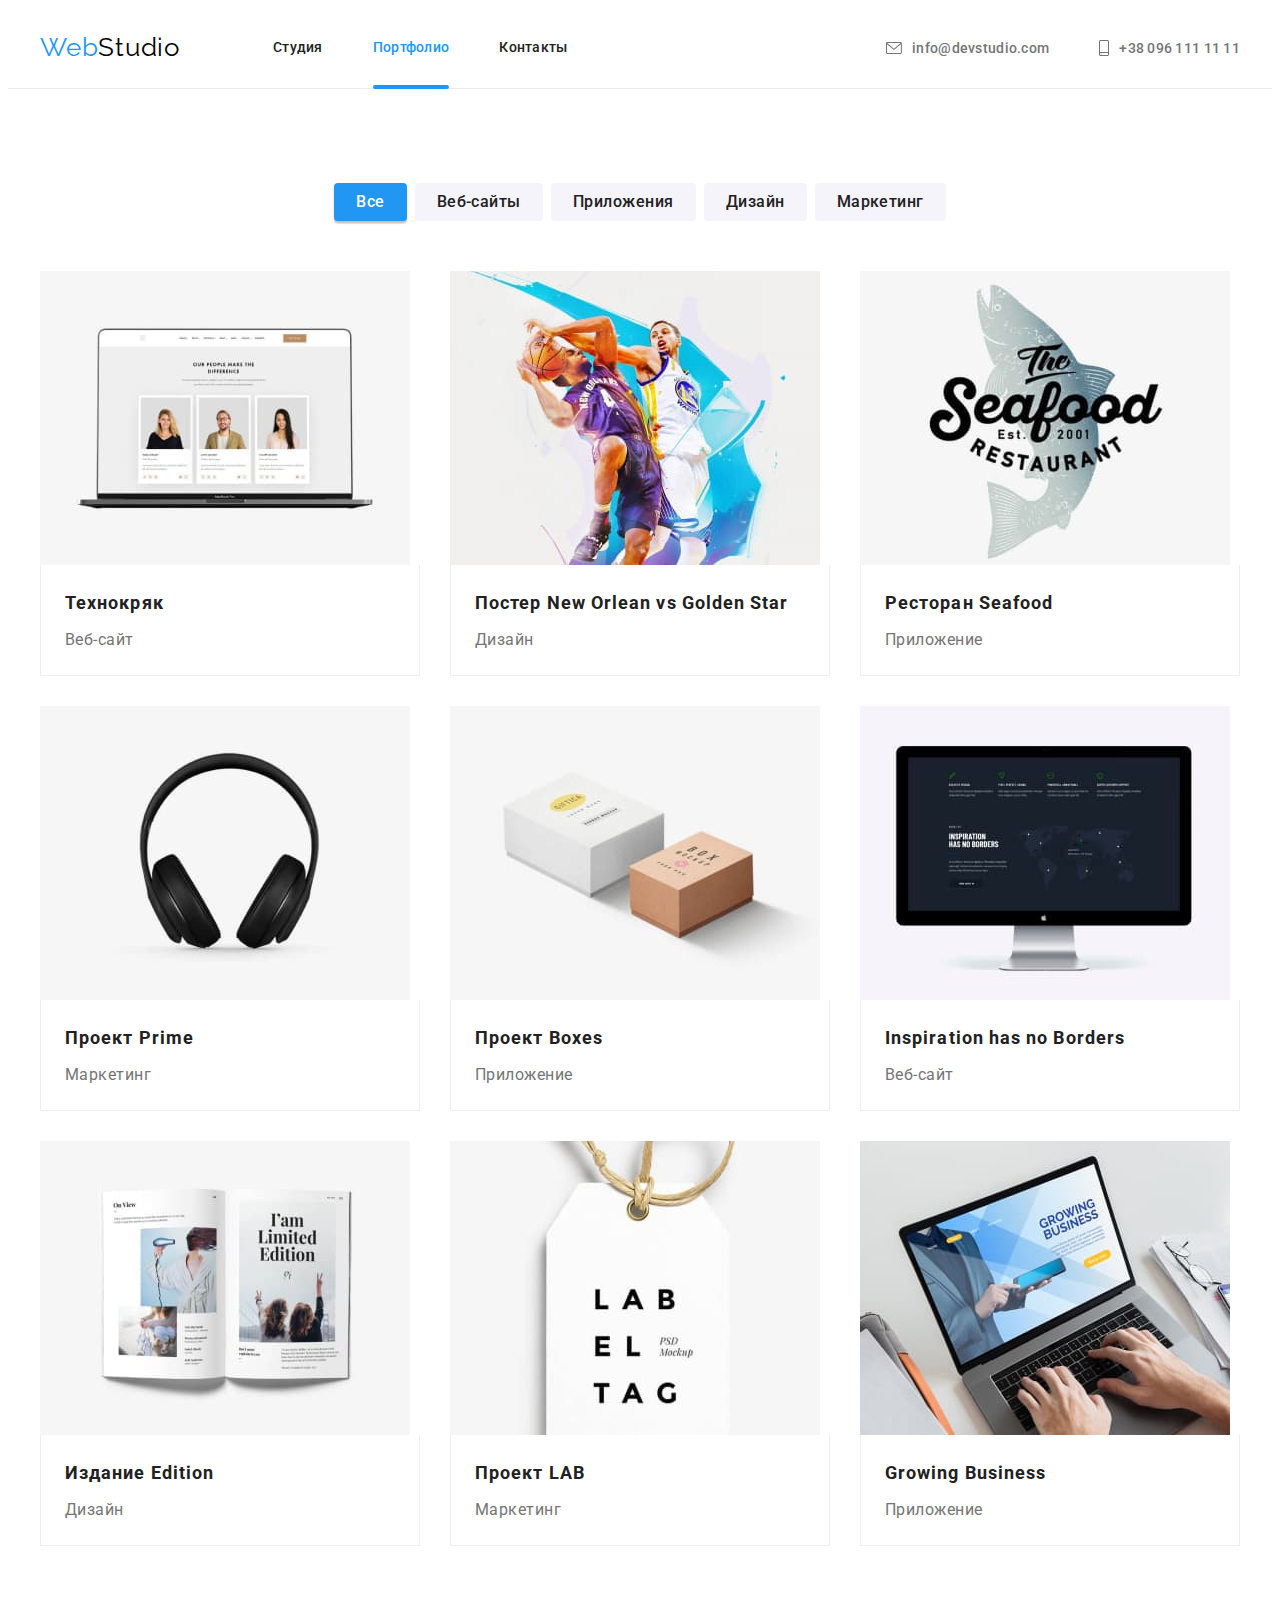
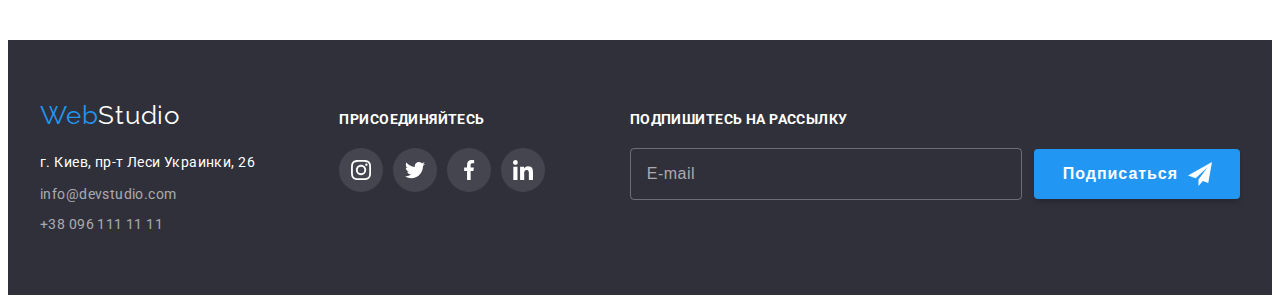
==== portfolio.html @ f8866e73 "add files from hw06" ====
<!DOCTYPE html>
<html lang="ru">
  <head>
    <meta charset="UTF-8" />
    <meta http-equiv="X-UA-Compatible" content="IE=edge" />
    <meta name="viewport" content="width=device-width, initial-scale=1.0" />
    <title>Portfolio</title>
    <link rel="preconnect" href="https://fonts.googleapis.com" />
    <link rel="preconnect" href="https://fonts.gstatic.com" crossorigin />
    <link
      href="https://fonts.googleapis.com/css2?family=Raleway:wght@700&family=Roboto:wght@400;500;700;900&display=swap"
      rel="stylesheet"
    />
    <link
      rel="stylesheet"
      href="https://cdnjs.cloudflare.com/ajax/libs/modern-normalize/1.1.0/modern-normalize.min.css"
      integrity="sha512-wpPYUAdjBVSE4KJnH1VR1HeZfpl1ub8YT/NKx4PuQ5NmX2tKuGu6U/JRp5y+Y8XG2tV+wKQpNHVUX03MfMFn9Q=="
      crossorigin="anonymous"
      referrerpolicy="no-referrer"
    />
    <link rel="stylesheet" href="./css/styles.css" />
  </head>
  <body>
    <header class="header">
      <div class="container header-container">
        <nav class="header-nav">
          <a class="link logo" href="./index.html" lang="en"
            ><span class="logo-accent">Web</span>Studio</a
          >
          <ul class="nav-link list">
            <li class="nav-item"><a class="link header-link" href="./index.html">Студия</a></li>
            <li class="nav-item"><a class="link header-link current" href="#">Портфолио</a></li>
            <li class="nav-item"><a class="link header-link" href="#">Контакты</a></li>
          </ul>
        </nav>
        <ul class="contacts list">
          <li class="contacts-item">
            <a class="header-contact link" href="mailto:info@devstudio.com">
              <svg class="header-contact-icon" width="16" height="12">
                <use href="./images/icons.svg#icon-mail"></use>
              </svg>
              info@devstudio.com
            </a>
          </li>
          <li class="contacts-item">
            <a class="header-contact link" href="tel:+380961111111">
              <svg class="header-contact-icon" width="10" height="16">
                <use href="./images/icons.svg#icon-smartphone"></use>
              </svg>
              +38 096 111 11 11
            </a>
          </li>
        </ul>
      </div>
    </header>

    <main>
      <section class="portfolio section">
        <div class="container">
          <h1 class="visually-hidden">Портфолио</h1>
          <ul class="btn-list list">
            <li class="btn-item">
              <button type="button" class="portfolio-button portfolio-button-active">Все</button>
            </li>
            <li class="btn-item">
              <button type="button" class="portfolio-button">Веб-сайты</button>
            </li>
            <li class="btn-item">
              <button type="button" class="portfolio-button">Приложения</button>
            </li>
            <li class="btn-item"><button type="button" class="portfolio-button">Дизайн</button></li>
            <li class="btn-item">
              <button type="button" class="portfolio-button">Маркетинг</button>
            </li>
          </ul>
          <ul class="work-options list">
            <li class="option-card">
              <a class="work-link link" href="#">
                <div class="option-thumb">
                  <img
                    src="./images/web-site-open-in-laptop.jpg"
                    alt="веб-сайт открыт на ноутбуке"
                    width="370"
                    height="294"
                  />
                  <div class="option-overley">
                    <p class="option-overley-text">
                      Технокряк это современная площадка распространения коронавируса. Компании
                      используют эту платформу для цифрового шпионажа и атак на защищённые сервера
                      конкурентов.
                    </p>
                  </div>
                </div>
                <div class="option-card-info">
                  <h2 class="option-header">Технокряк</h2>
                  <p class="option-text">Веб-сайт</p>
                </div>
              </a>
            </li>
            <li class="option-card">
              <a class="work-link link" href="#">
                <div class="option-thumb">
                  <img
                    src="./images/poster-design-two-basketball-players.jpg"
                    alt="постер с изображением двух баскетболистов"
                    width="370"
                    height="294"
                  />
                  <div class="option-overley">
                    <p class="option-overley-text">
                      Технокряк это современная площадка распространения коронавируса. Компании
                      используют эту платформу для цифрового шпионажа и атак на защищённые сервера
                      конкурентов.
                    </p>
                  </div>
                </div>
                <div class="option-card-info">
                  <h2 class="option-header">
                    Постер <span lang="en">New Orlean vs Golden Star</span>
                  </h2>
                  <p class="option-text">Дизайн</p>
                </div>
              </a>
            </li>
            <li class="option-card">
              <a class="work-link link" href="#">
                <div class="option-thumb">
                  <img
                    src="./images/app-for-seafood-restaurant.jpg"
                    alt="постер-логотип для приложения ресторана"
                    width="370"
                    height="294"
                  />
                  <div class="option-overley">
                    <p class="option-overley-text">
                      Технокряк это современная площадка распространения коронавируса. Компании
                      используют эту платформу для цифрового шпионажа и атак на защищённые сервера
                      конкурентов.
                    </p>
                  </div>
                </div>
                <div class="option-card-info">
                  <h2 class="option-header">Ресторан <span lang="en">Seafood</span></h2>
                  <p class="option-text">Приложение</p>
                </div>
              </a>
            </li>
            <li class="option-card">
              <a class="work-link link" href="#">
                <div class="option-thumb">
                  <img
                    src="./images/headphones.jpg"
                    alt="мониторные наушники"
                    width="370"
                    height="294"
                  />
                  <div class="option-overley">
                    <p class="option-overley-text">
                      Технокряк это современная площадка распространения коронавируса. Компании
                      используют эту платформу для цифрового шпионажа и атак на защищённые сервера
                      конкурентов.
                    </p>
                  </div>
                </div>
                <div class="option-card-info">
                  <h2 class="option-header">Проект <span lang="en">Prime</span></h2>
                  <p class="option-text">Маркетинг</p>
                </div>
              </a>
            </li>
            <li class="option-card">
              <a class="work-link link" href="#">
                <div class="option-thumb">
                  <img
                    src="./images/two-boxes.jpg"
                    alt="две коробочки(бокса)"
                    width="370"
                    height="294"
                  />
                  <div class="option-overley">
                    <p class="option-overley-text">
                      Технокряк это современная площадка распространения коронавируса. Компании
                      используют эту платформу для цифрового шпионажа и атак на защищённые сервера
                      конкурентов.
                    </p>
                  </div>
                </div>
                <div class="option-card-info">
                  <h2 class="option-header">Проект <span lang="en">Boxes</span></h2>
                  <p class="option-text">Приложение</p>
                </div>
              </a>
            </li>
            <li class="option-card">
              <a class="work-link link" href="#">
                <div class="option-thumb">
                  <img
                    src="./images/website-open-on-the-monitor.jpg"
                    alt="на мониторе открыт веб-сайт"
                    width="370"
                    height="294"
                  />
                  <div class="option-overley">
                    <p class="option-overley-text">
                      Технокряк это современная площадка распространения коронавируса. Компании
                      используют эту платформу для цифрового шпионажа и атак на защищённые сервера
                      конкурентов.
                    </p>
                  </div>
                </div>
                <div class="option-card-info">
                  <h2 lang="en" class="option-header">Inspiration has no Borders</h2>
                  <p class="option-text">Веб-сайт</p>
                </div>
              </a>
            </li>
            <li class="option-card">
              <a class="work-link link" href="#">
                <div class="option-thumb">
                  <img
                    src="./images/magazine-limited-edition.jpg"
                    alt="Печатное-издание(журнал)"
                    width="370"
                    height="294"
                  />
                  <div class="option-overley">
                    <p class="option-overley-text">
                      Технокряк это современная площадка распространения коронавируса. Компании
                      используют эту платформу для цифрового шпионажа и атак на защищённые сервера
                      конкурентов.
                    </p>
                  </div>
                </div>
                <div class="option-card-info">
                  <h2 class="option-header">Издание <span lang="en">Edition</span></h2>
                  <p class="option-text">Дизайн</p>
                </div>
              </a>
            </li>
            <li class="option-card">
              <a class="work-link link" href="#">
                <div class="option-thumb">
                  <img
                    src="./images/label-project-lab.jpg"
                    alt="ярлык проекта с логотипом"
                    width="370"
                    height="294"
                  />
                  <div class="option-overley">
                    <p class="option-overley-text">
                      Технокряк это современная площадка распространения коронавируса. Компании
                      используют эту платформу для цифрового шпионажа и атак на защищённые сервера
                      конкурентов.
                    </p>
                  </div>
                </div>
                <div class="option-card-info">
                  <h2 class="option-header">Проект <span lang="en">LAB</span></h2>
                  <p class="option-text">Маркетинг</p>
                </div>
              </a>
            </li>
            <li class="option-card">
              <a class="work-link link" href="#">
                <div class="option-thumb">
                  <img
                    src="./images/application-mockup-open-in-laptop.jpg"
                    alt="прототип приложения открыт на ноутбуке"
                    width="370"
                    height="294"
                  />
                  <div class="option-overley">
                    <p class="option-overley-text">
                      Технокряк это современная площадка распространения коронавируса. Компании
                      используют эту платформу для цифрового шпионажа и атак на защищённые сервера
                      конкурентов.
                    </p>
                  </div>
                </div>
                <div class="option-card-info">
                  <h2 lang="en" class="option-header">Growing Business</h2>
                  <p class="option-text">Приложение</p>
                </div>
              </a>
            </li>
          </ul>
        </div>
      </section>
    </main>

    <footer class="footer">
      <div class="footer-container container">
        <div class="footer-logo-contact">
          <a class="footer-logo link" href="./index.html" lang="en">
            <span class="logo-accent">Web</span>Studio
          </a>
          <address class="footer-address">
            <ul class="footer-list list">
              <li class="footer-item">
                <a
                  class="footer-map link"
                  href="https://goo.gl/maps/w4NdLXYd23iEvbkt5"
                  target="_blank"
                  rel="noopener noreferrer"
                  >г. Киев, пр-т Леси Украинки, 26</a
                >
              </li>
              <li class="footer-item">
                <a class="footer-contact link" href="mailto:info@devstudio.com"
                  >info@devstudio.com</a
                >
              </li>
              <li class="footer-item">
                <a class="footer-contact link" href="tel:+380961111111">+38 096 111 11 11</a>
              </li>
            </ul>
          </address>
        </div>
        <div class="footer-social-contact">
          <b class="footer-title">присоединяйтесь</b>
          <ul class="footer-icon-list list">
            <li class="footer-icon">
              <a
                class="footer-icon-link link"
                href="https://www.instagram.com/"
                target="_blank"
                rel="noopener noreferrer"
              >
                <svg class="footer-icon-label" width="20" height="20" aria-label="instagram">
                  <use href="./images/icons.svg#icon-instagram"></use>
                </svg>
              </a>
            </li>
            <li class="footer-icon">
              <a
                class="footer-icon-link link"
                href="https://twitter.com/"
                target="_blank"
                rel="noopener noreferrer"
              >
                <svg class="footer-icon-label" width="20" height="20" aria-label="twitter">
                  <use href="./images/icons.svg#icon-twitter"></use>
                </svg>
              </a>
            </li>
            <li class="footer-icon">
              <a
                class="footer-icon-link link"
                href="https://www.facebook.com/"
                target="_blank"
                rel="noopener noreferrer"
              >
                <svg class="footer-icon-label" width="20" height="20" aria-label="facebook">
                  <use href="./images/icons.svg#icon-facebook"></use>
                </svg>
              </a>
            </li>
            <li class="footer-icon">
              <a
                class="footer-icon-link link"
                href="https://www.linkedin.com/"
                target="_blank"
                rel="noopener noreferrer"
              >
                <svg class="footer-icon-label" width="20" height="20" aria-label="linkedin">
                  <use href="./images/icons.svg#icon-linkedin"></use>
                </svg>
              </a>
            </li>
          </ul>
        </div>
        <div class="footer-send-form">
          <p class="footer-form-title">Подпишитесь на рассылку</p>
          <form class="footer-form" name="footer-form" autocomplete="on">
            <input
              class="footer-input"
              type="email"
              name="email"
              aria-label="E-mail"
              placeholder="E-mail"
            />
            <button class="footer-btn" type="submit">
              Подписаться
              <svg class="footer-icon-send" width="24" height="24">
                <use href="./images/icons.svg#icon-send"></use>
              </svg>
            </button>
          </form>
        </div>
      </div>
    </footer>
  </body>
</html>
---- css/styles.css ----
:root {
  /* ---------------Accent color--------------- */
  --accent-color: #2196f3;
  --accent-highlights-color: #188ce8;

  /* -------------Background color------------- */
  --basic-background-color: #ffffff;
  --hero-footer-background-color: #2f303a;
  --second-background-color: #f5f4fa;

  /* -----------------Text color--------------- */
  --logo-text-color: #000000;
  --header-text-color: #212121;
  --primary-text-color: #757575;
  --second-text-color: #ffffff;
  --accent-text-color: #2196f3;
  --btn-text-color: #212121;
  --footer-link-color: rgba(255, 255, 255, 0.6);

  /* ----------------Stroke color-------------- */
  --header-stroke-color: #ececec;
  --stroke-color-link: #eeeeee;

  /* ----------------Animstion----------------- */
  --transition-duration: 250ms;
  --timing-function: cubic-bezier(0.4, 0, 0.2, 1);
}

body {
  font-family: 'Roboto', sans-serif;
  background-color: var(--basic-background-color);
  color: var(--primary-text-color);
}

/* ------------------- RESET ------------------- */

p,
h1,
h2,
h3,
h4 {
  margin: 0;
}

ul {
  margin: 0;
  padding: 0;
}

button {
  cursor: pointer;
}

img {
  display: block;
  max-width: 100%;
  height: auto;
}

.list {
  list-style: none;
}

.link {
  text-decoration: none;
}

.visually-hidden {
  position: absolute;
  white-space: nowrap;
  width: 1px;
  height: 1px;
  overflow: hidden;
  border: 0;
  padding: 0;
  clip: rect(0 0 0 0);
  clip-path: inset(50%);
  margin: -1px;
}

.container {
  width: 1200px;
  padding-left: 15px;
  padding-right: 15px;
  margin: 0 auto;
  /* outline: 2px solid red; */
}

.section {
  padding-top: 94px;
  padding-bottom: 94px;
}

/* ---------------- HEADER SECTION --------------------- */

.header {
  border-bottom: 1px solid var(--header-stroke-color);
}

.header-container {
  display: flex;
  align-items: center;
}

.header-nav {
  display: flex;
  align-items: center;
}

.logo {
  display: inline-block;
  margin-right: 93px;

  font-family: 'Raleway', sans-serif;
  font-size: 26px;
  line-height: calc(31 / 26);
  letter-spacing: 0.03em;
  color: var(--logo-text-color);
}

.logo-accent {
  color: var(--accent-text-color);
}

.nav-link {
  display: flex;
  align-items: center;
}

.header-link {
  display: block;
  padding-top: 32px;
  padding-bottom: 32px;

  font-weight: 500;
  font-size: 14px;
  line-height: 1.14;
  letter-spacing: 0.02em;
  color: var(--header-text-color);

  transition: color var(--transition-duration) var(--timing-function);
}

.header-link:hover,
.header-link:focus,
.header-contact:hover,
.header-contact:focus {
  color: var(--accent-text-color);
}

.current {
  position: relative;
  color: var(--accent-text-color);
}

.current::after {
  content: '';
  position: absolute;
  left: 0;
  bottom: -1px;
  width: 100%;
  height: 4px;

  border-radius: 2px;
  background-color: var(--accent-color);
}

.nav-item:not(:last-child) {
  margin-right: 50px;
}

.contacts {
  display: flex;
  margin-left: auto;
}

.header-contact {
  display: flex;
  text-align: center;
  align-items: center;
  padding-top: 32px;
  padding-bottom: 32px;

  font-weight: 500;
  font-size: 14px;
  line-height: calc(16 / 14);
  letter-spacing: 0.02em;
  color: var(--primary-text-color);

  transition: color var(--transition-duration) var(--timing-function);
}

.contacts-item:not(:last-child) {
  margin-right: 50px;
}

.header-contact-icon {
  margin-right: 10px;

  fill: currentColor;
}

/* ----------------HERO SECTION --------------------- */

.hero {
  padding-top: 0;
  padding-bottom: 0;

  text-align: center;
  background-color: var(--hero-footer-background-color);
}

.container-bg-hero {
  max-width: 1600px;
  margin: 0 auto;
  padding-top: 200px;
  padding-bottom: 200px;

  background-image: linear-gradient(rgba(47, 48, 58, 0.4), rgba(47, 48, 58, 0.4)),
    url(../images/bg-hero.jpg);
  background-repeat: no-repeat;
  background-size: cover;
  background-position: center;
}

.hero-header {
  margin-bottom: 30px;

  font-weight: 900;
  font-size: 44px;
  line-height: 1.36;
  text-align: center;
  letter-spacing: 0.06em;
  text-transform: uppercase;
  color: var(--second-text-color);
}

.hero-btn {
  padding: 10px 32px;

  font-family: inherit;
  font-weight: 700;
  font-size: 16px;
  line-height: 1.87;
  letter-spacing: 0.06em;
  color: var(--second-text-color);
  background-color: var(--accent-color);
  border: none;
  box-shadow: 0px 4px 4px rgba(0, 0, 0, 0.15);
  border-radius: 4px;

  transition: background-color var(--transition-duration) var(--timing-function);
}

.hero-btn:hover,
.hero-btn:focus {
  background-color: var(--accent-highlights-color);
}

/* ----------------PRIORITY SECTION --------------------- */

.priority-list {
  display: flex;
  flex-wrap: wrap;
  margin-left: -30px;
  margin-top: -30px;
}

.priority-item {
  flex-basis: calc(100% / 4 - 30px);
  margin-left: 30px;
  margin-top: 30px;
}

.priority-thumb {
  display: flex;
  justify-content: center;
  align-items: center;
  height: 120px;
  margin-bottom: 30px;
  border-radius: 4px;

  background-color: var(--second-background-color);
}

.priority-header {
  margin-bottom: 10px;

  font-size: 14px;
  line-height: 1.14;
  letter-spacing: 0.03em;
  text-transform: uppercase;
  color: var(--header-text-color);
}

.priority-text {
  font-size: 14px;
  line-height: 1.71;
  letter-spacing: 0.03em;
}

/* ----------------WORKS SECTION --------------------- */

.works {
  padding-top: 0;
}

.works-header {
  margin-bottom: 50px;

  font-size: 36px;
  line-height: 1.17;
  text-align: center;
  letter-spacing: 0.03em;
  color: var(--header-text-color);
}

.works-list {
  display: flex;
  flex-wrap: wrap;
  margin-left: -30px;
  margin-top: -30px;
}

.works-item {
  position: relative;

  flex-basis: calc(100% / 3 - 30px);
  margin-left: 30px;
  margin-top: 30px;
}

.works-overlay {
  position: absolute;
  bottom: 0;

  width: 100%;
  padding-top: 27px;
  padding-bottom: 27px;

  font-weight: 700;
  font-size: 14px;
  line-height: 1.14;
  text-align: center;
  letter-spacing: 0.03em;
  text-transform: uppercase;

  color: var(--second-text-color);
  background-color: rgba(47, 48, 58, 0.8);
}

/* ----------------TEAM SECTION --------------------- */

.team {
  background-color: var(--second-background-color);
}

.team-header {
  margin-bottom: 50px;

  font-size: 36px;
  line-height: 1.16;
  text-align: center;
  letter-spacing: 0.03em;
  color: var(--header-text-color);
}

.team-list {
  display: flex;
  flex-wrap: wrap;
  margin-left: -30px;
  margin-top: -30px;
}

.team-item {
  flex-basis: calc(100% / 4 - 30px);
  margin-left: 30px;
  margin-top: 30px;

  box-shadow: 0px 1px 3px rgba(0, 0, 0, 0.12), 0px 1px 1px rgba(0, 0, 0, 0.14),
    0px 2px 1px rgba(0, 0, 0, 0.2);
  border-radius: 0px 0px 4px 4px;
}

.team-item-info {
  padding-top: 30px;
  padding-bottom: 30px;

  text-align: center;
  background-color: var(--basic-background-color);
  border-radius: 0px 0px 4px 4px;
}

.team-second-header {
  margin-bottom: 10px;

  font-weight: 500;
  font-size: 16px;
  line-height: 1.19;
  text-align: center;
  letter-spacing: 0.03em;
  color: var(--header-text-color);
}

.team-text {
  font-size: 16px;
  line-height: 1.19;
  text-align: center;
  letter-spacing: 0.03em;
  margin-bottom: 16px;
}

.team-icon-list {
  display: flex;
  justify-content: center;
}

.team-icon:not(:last-child) {
  margin-right: 10px;
}

.team-icon-link {
  display: flex;
  justify-content: center;
  align-items: center;
  width: 44px;
  height: 44px;
  border-radius: 50%;
  color: #afb1b8;

  transition: background-color var(--transition-duration) var(--timing-function),
    color var(--transition-duration) var(--timing-function);
}

.team-icon-link:hover,
.team-icon-link:focus {
  background-color: var(--accent-color);
  color: var(--basic-background-color);
}

.team-icon-label {
  fill: currentColor;
}

/* ---------------CLIENTS SECTION --------------------- */

.clients-header {
  margin-bottom: 50px;

  font-size: 36px;
  line-height: 1.16;
  text-align: center;
  letter-spacing: 0.03em;
  color: var(--header-text-color);
}

.clients-list {
  display: flex;
  justify-content: center;
}

.clients-item:not(:last-child) {
  margin-right: 30px;
}

.clients-link {
  display: flex;
  justify-content: center;
  align-items: center;
  width: 170px;
  height: 92px;

  color: #afb1b8;
  border: 1px solid;
  border-radius: 4px;

  transition: color var(--transition-duration) var(--timing-function);
}

.clients-link:hover,
.clients-link:focus {
  color: var(--accent-color);
}

.clients-logo {
  fill: currentColor;
}

/* ----------------FOOTER SECTION --------------------- */

.footer {
  padding-top: 60px;
  padding-bottom: 60px;

  background-color: var(--hero-footer-background-color);
}

.footer-container {
  display: flex;
  align-items: baseline;
  justify-content: space-between;
}

.footer-logo {
  display: inline-block;
  margin-bottom: 20px;

  font-family: 'Raleway', sans-serif;
  font-size: 26px;
  line-height: 1.19;
  letter-spacing: 0.03em;
  color: var(--second-text-color);
}

.footer-map {
  font-style: normal;
  font-size: 14px;
  line-height: 1.71;
  letter-spacing: 0.03em;
  color: var(--second-text-color);

  transition: color var(--transition-duration) var(--timing-function);
}

.footer-contact {
  font-style: normal;
  font-size: 14px;
  line-height: 1.5;
  letter-spacing: 0.03em;
  color: var(--footer-link-color);

  transition: color var(--transition-duration) var(--timing-function);
}

.footer-map:hover,
.footer-map:focus,
.footer-contact:hover,
.footer-contact:focus {
  color: var(--accent-text-color);
}

.footer-item:not(:last-child) {
  margin-bottom: 9px;
}

.footer-title {
  display: inline-block;
  margin-bottom: 20px;

  font-weight: 700;
  font-size: 14px;
  line-height: 1.14;
  letter-spacing: 0.03em;
  text-transform: uppercase;

  color: var(--second-text-color);
}

.footer-icon:not(:last-child) {
  margin-right: 10px;
}

.footer-icon-list {
  display: flex;
}
.footer-icon-link {
  display: flex;
  justify-content: center;
  align-items: center;
  width: 44px;
  height: 44px;
  border-radius: 50%;

  color: var(--second-text-color);
  background-color: rgba(255, 255, 255, 0.1);

  transition: background-color var(--transition-duration) var(--timing-function),
    color var(--transition-duration) var(--timing-function);
}

.footer-icon-link:hover,
.footer-icon-link:focus {
  background-color: var(--accent-color);
  color: var(--basic-background-color);
}

.footer-icon-label {
  fill: currentColor;
}

/* ---FOOTER FORM----- */

.footer-form-title {
  display: inline-block;
  margin-bottom: 20px;

  font-weight: 700;
  font-size: 14px;
  line-height: 1.14;
  letter-spacing: 0.03em;
  text-transform: uppercase;

  color: var(--second-text-color);
}
.footer-form {
  display: flex;
  align-items: center;
}

.footer-input {
  width: 358px;
  height: 50px;
  padding: 0 16px;
  margin-right: 12px;

  border: 1px solid rgba(255, 255, 255, 0.3);
  border-radius: 4px;

  background-color: transparent;
  color: #ffffff;
  font-size: 16px;

  outline: none;
  transition: border-color var(--transition-duration) var(--timing-function);
}

.footer-input:focus {
  border-color: var(--accent-color);
}

.footer-input::placeholder {
  font-size: 16px;
  line-height: 1.25;
  letter-spacing: 0.03em;

  color: rgba(255, 255, 255, 0.6);
}

.footer-btn {
  display: inline-flex;
  align-items: center;
  justify-content: center;
  padding: 10px 28px 10px 29px;

  font-weight: 700;
  font-size: 16px;
  line-height: 1.87;
  letter-spacing: 0.06em;

  color: var(--second-text-color);
  background-color: var(--accent-color);
  border: none;
  box-shadow: 0px 4px 4px rgba(0, 0, 0, 0.15);
  border-radius: 4px;

  transition: background-color var(--transition-duration) var(--timing-function);
}

.footer-icon-send {
  margin-left: 10px;
  fill: currentColor;
}

.footer-btn:hover,
.footer-btn:focus {
  background-color: var(--accent-highlights-color);
}

/* ----------------PORTFOLIO SECTION --------------------- */

.btn-list {
  display: flex;
  justify-content: center;
  margin-bottom: 50px;
}

.btn-item:not(:last-child) {
  margin-right: 8px;
}

.portfolio-button {
  padding: 6px 22px;

  font-family: inherit;
  font-weight: 500;
  font-size: 16px;
  line-height: 1.62;
  text-align: center;
  letter-spacing: 0.03em;

  color: var(--btn-text-color);
  background: var(--second-background-color);
  border: none;
  border-radius: 4px;

  transition: background-color var(--transition-duration) var(--timing-function),
    color var(--transition-duration) var(--timing-function),
    box-shadow var(--transition-duration) var(--timing-function);
}

.portfolio-button-active,
.portfolio-button:hover,
.portfolio-button:focus {
  color: var(--second-text-color);
  background-color: var(--accent-color);
  box-shadow: 0px 3px 1px rgba(0, 0, 0, 0.1), 0px 1px 2px rgba(0, 0, 0, 0.08),
    0px 2px 2px rgba(0, 0, 0, 0.12);
}

.work-options {
  display: flex;
  flex-wrap: wrap;
  margin-left: -30px;
  margin-top: -30px;
}

.option-thumb {
  position: relative;
  overflow: hidden;
}

.option-thumb::before {
  display: inline-block;
  content: '';

  position: absolute;
  top: 0;
  left: 0;
  width: 100%;
  height: 100%;

  background-color: rgba(33, 150, 243, 0.9);

  opacity: 0;

  transform: translateY(100%);
  transition: transform var(--transition-duration) var(--timing-function);
}

.option-overley {
  position: absolute;
  top: 0;
  left: 0;
  width: 100%;
  height: 100%;
  padding: 63px 24px;

  opacity: 0;

  transform: translateY(100%);
  transition: transform var(--transition-duration) var(--timing-function);
}

.option-card:hover .option-thumb::before,
.option-card:hover .option-overley {
  transform: translateY(0);
  opacity: 1;
}

.option-overley-text {
  font-size: 18px;
  line-height: 1.56;
  letter-spacing: 0.03em;

  color: var(--second-text-color);
}

.option-card {
  flex-basis: calc(100% / 3 - 30px);
  margin-left: 30px;
  margin-top: 30px;

  transition: box-shadow var(--transition-duration) var(--timing-function);
}

.option-card:hover,
.option-card:focus {
  box-shadow: 1px 4px 6px 0px rgba(0, 0, 0, 0.16), 0px 4px 4px 0px rgba(0, 0, 0, 0.06),
    0px 1px 1px 0px rgba(0, 0, 0, 0.12);
}

.option-card-info {
  padding: 20px 24px;

  background-color: var(--basic-background-color);
  border: 1px solid var(--stroke-color-link);
  border-top: none;
}

.option-header {
  margin-bottom: 4px;

  font-size: 18px;
  line-height: 2;
  letter-spacing: 0.06em;
  color: var(--header-text-color);
}

.option-text {
  font-size: 16px;
  line-height: 1.87;
  letter-spacing: 0.03em;
  color: var(--primary-text-color);
}

/* ---------------------- BACKDROP + MODAL ----------------------- */

.backdrop {
  position: fixed;
  top: 0;
  left: 0;
  width: 100vw;
  height: 100vh;
  background-color: rgba(0, 0, 0, 0.2);

  opacity: 1;
  transition: opacity var(--transition-duration) var(--timing-function),
    visibility var(--transition-duration) var(--timing-function);
}

.backdrop.is-hidden {
  opacity: 0;
  visibility: hidden;
  pointer-events: none;
}

.backdrop.is-hidden .modal {
  transform: translate(-50%, -50%) scale(0.9);
  opacity: 0;
}

.modal {
  position: absolute;
  top: 50%;
  left: 50%;

  width: 528px;
  min-height: 581px;
  padding: 40px;
  border-radius: 4px;

  background-color: var(--basic-background-color);
  box-shadow: 0px 1px 3px rgba(0, 0, 0, 0.12), 0px 1px 1px rgba(0, 0, 0, 0.14),
    0px 2px 1px rgba(0, 0, 0, 0.2);

  transform: translate(-50%, -50%) scale(1);
  opacity: 1;

  transition: transform var(--transition-duration) var(--timing-function),
    opacity var(--transition-duration) var(--timing-function);
}

.modal-btn-close {
  position: absolute;
  display: flex;
  align-items: center;
  top: 8px;
  right: 8px;
  width: 30px;
  height: 30px;
  border-radius: 50%;

  background-color: var(--basic-background-color);
  border: 1px solid rgba(0, 0, 0, 0.1);

  transition: color var(--transition-duration) var(--timing-function),
    box-shadow var(--transition-duration) var(--timing-function);
}

.modal-btn-close:hover {
  box-shadow: 0px 1px 3px rgba(0, 0, 0, 0.12), 0px 1px 1px rgba(0, 0, 0, 0.14),
    0px 2px 1px rgba(0, 0, 0, 0.2);
  color: var(--accent-color);
}

.btn-icon-close {
  fill: currentColor;
}

.modal-title {
  margin-bottom: 12px;

  font-weight: 700;
  font-size: 20px;
  line-height: 1.15;
  text-align: center;
  letter-spacing: 0.03em;

  color: var(--header-text-color);
}

.form-field {
  position: relative;
  display: block;
  margin-bottom: 10px;
}

.form-label,
.form-textarea-label {
  margin-bottom: 4px;

  font-size: 12px;
  line-height: 1.17;
  letter-spacing: 0.01em;

  color: var(--primary-text-color);
}

.form-input {
  display: block;
  width: 448px;
  min-height: 40px;
  padding: 9px 12px 9px 42px;

  outline: none;
  border: 1px solid rgba(33, 33, 33, 0.2);
  border-radius: 4px;

  transition: border-color var(--transition-duration) var(--timing-function);
}

.form-field:focus-within > .form-input {
  border-color: var(--accent-color);
}

.form-icon {
  position: absolute;
  top: 50%;
  left: 12px;

  color: var(--header-text-color);
  fill: currentColor;
  outline: none;

  transition: color var(--transition-duration) var(--timing-function);
}

.form-field:focus-within > .form-icon {
  color: var(--accent-color);
}

.form-field-text {
  display: block;
  margin-bottom: 20px;
}

.form-textarea {
  width: 448px;
  height: 120px;
  padding: 12px 16px;

  resize: none;

  outline: none;
  border: 1px solid rgba(33, 33, 33, 0.2);
  border-radius: 4px;

  transition: border-color var(--transition-duration) var(--timing-function);
}

.form-textarea:placeholder-shown {
  font-size: 14px;
  line-height: 1.14;
  letter-spacing: 0.01em;

  color: rgba(117, 117, 117, 0.5);
}

.form-textarea:focus {
  border-color: var(--accent-color);
}

.form-field-checkbox {
  margin-bottom: 30px;
}

.checkbox-label {
  display: flex;
  align-items: center;
  justify-content: center;

  cursor: pointer;

  font-size: 14px;
  line-height: 1.71;
  letter-spacing: 0.03em;
  color: var(--primary-text-color);
}

.checkbox-link {
  display: block;
  text-decoration-line: underline;
  color: var(--accent-color);
}

.checkbox-svg {
  display: block;
  width: 16px;
  height: 15px;

  border: 2px solid var(--logo-text-color);
  border-radius: 2px;
  margin-right: 7px;
  display: flex;
  align-items: center;
  justify-content: center;
}

.checkbox-icon {
  fill: transparent;
}

.checkbox-text:checked + .checkbox-label .checkbox-svg {
  border: none;
  background-color: var(--accent-color);
}

.checkbox-text:checked + .checkbox-label .checkbox-icon {
  fill: var(--second-text-color);
}

.modal-btn {
  display: flex;
  padding: 10px 55px 10px 56px;
  margin: 0 auto;

  font-weight: 700;
  font-size: 16px;
  line-height: 1.87;
  letter-spacing: 0.06em;

  outline: none;
  border: none;
  color: var(--second-text-color);
  background-color: var(--accent-color);
  box-shadow: 0px 4px 4px rgba(0, 0, 0, 0.15);
  border-radius: 4px;

  transition: background-color var(--transition-duration) var(--timing-function);
}

.modal-btn:hover,
.modal-btn:focus {
  background-color: var(--accent-highlights-color);
}
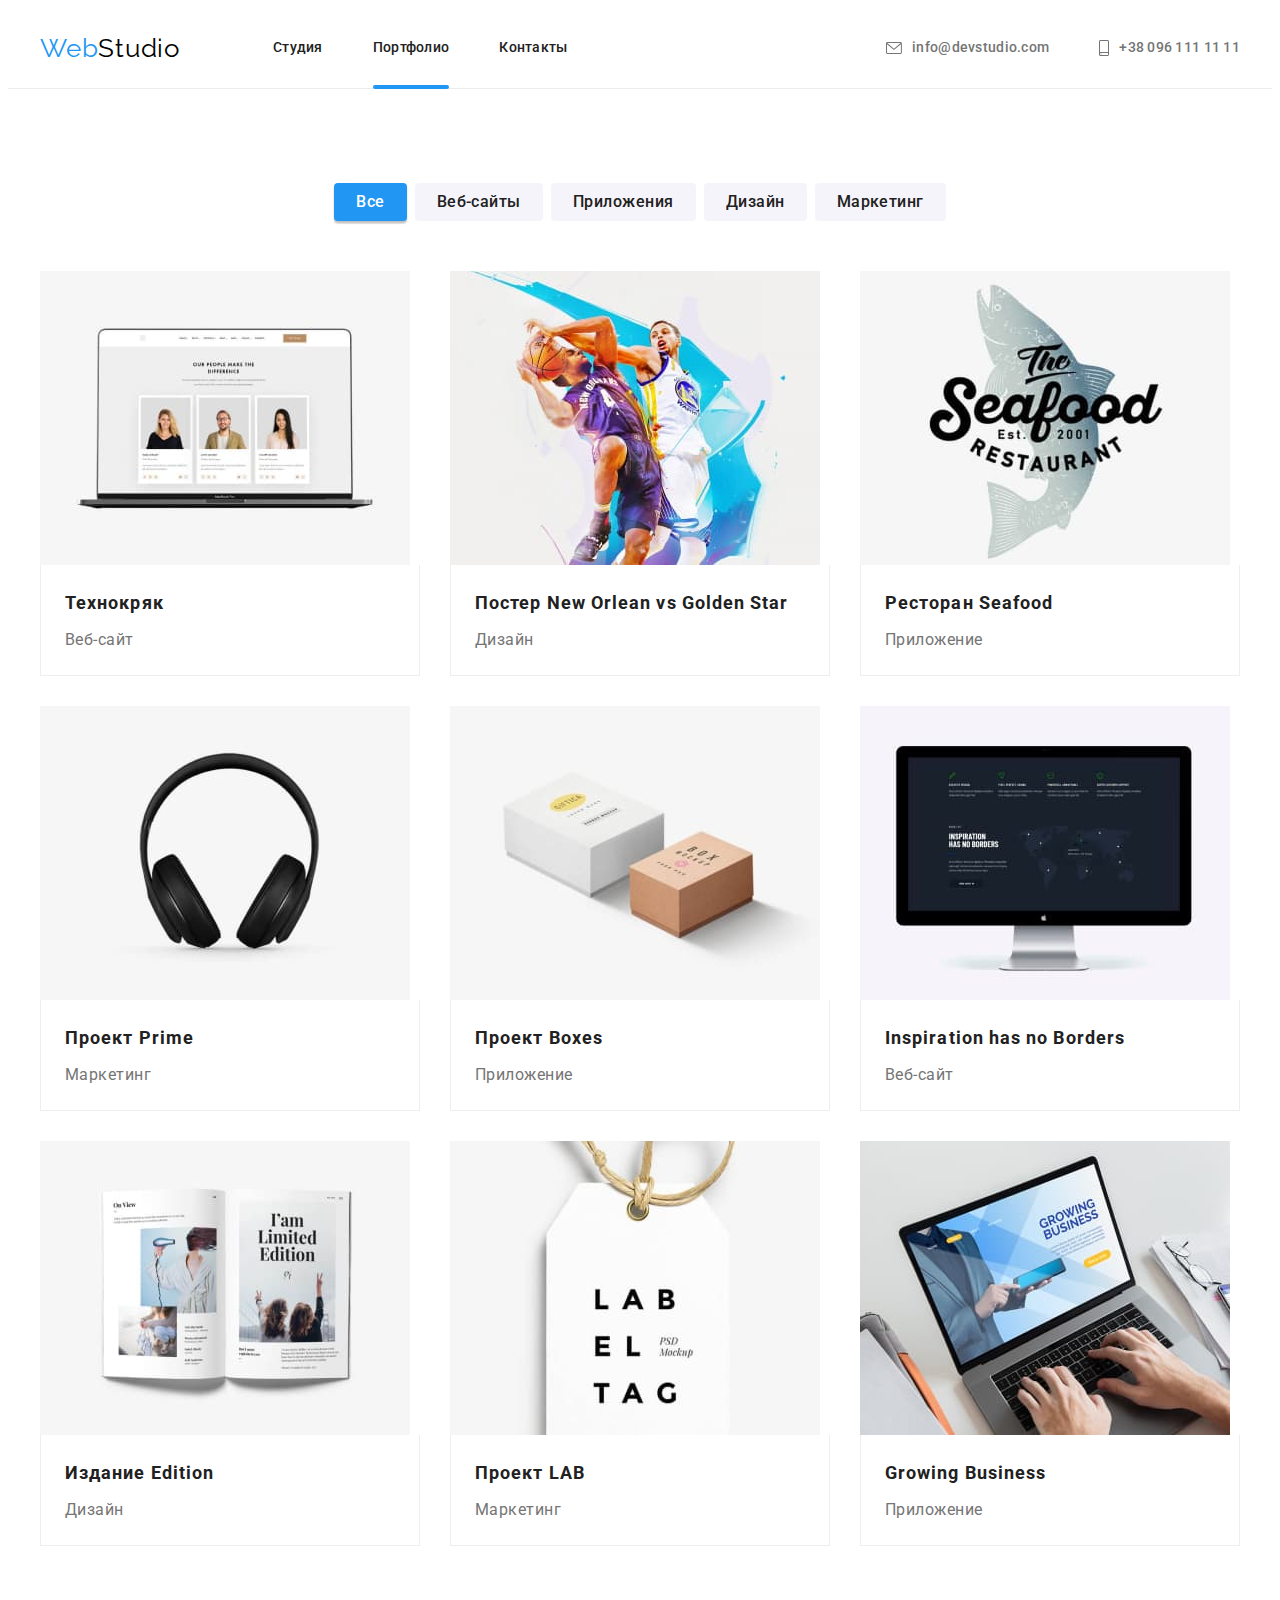
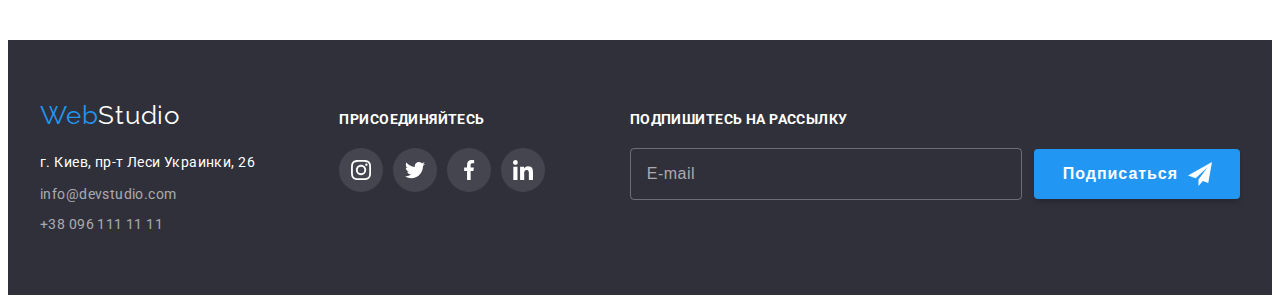
==== commit a1ccc753: "add BEM classes" ====
--- a/portfolio.html
+++ b/portfolio.html
@@ -18,33 +18,37 @@
       crossorigin="anonymous"
       referrerpolicy="no-referrer"
     />
-    <link rel="stylesheet" href="./css/styles.css" />
+    <link rel="stylesheet" href="./css/main.min.css" />
   </head>
   <body>
     <header class="header">
-      <div class="container header-container">
-        <nav class="header-nav">
-          <a class="link logo" href="./index.html" lang="en"
-            ><span class="logo-accent">Web</span>Studio</a
-          >
-          <ul class="nav-link list">
-            <li class="nav-item"><a class="link header-link" href="./index.html">Студия</a></li>
-            <li class="nav-item"><a class="link header-link current" href="#">Портфолио</a></li>
-            <li class="nav-item"><a class="link header-link" href="#">Контакты</a></li>
+      <div class="container header__container">
+        <nav class="nav">
+          <a class="logo link header__logo" href="./index.html" lang="en">
+            <span class="logo__text logo__text--accent">Web</span>Studio
+          </a>
+          <ul class="nav__list list">
+            <li class="nav__item header__item">
+              <a class="nav__link link" href="./index.html">Студия</a>
+            </li>
+            <li class="nav__item header__item">
+              <a class="nav__link current link" href="./portfolio.html">Портфолио</a>
+            </li>
+            <li class="nav__item header__item"><a class="nav__link link" href="#">Контакты</a></li>
           </ul>
         </nav>
-        <ul class="contacts list">
-          <li class="contacts-item">
-            <a class="header-contact link" href="mailto:info@devstudio.com">
-              <svg class="header-contact-icon" width="16" height="12">
+        <ul class="contacts header__contacts list">
+          <li class="contacts__list header__list">
+            <a class="contacts__link link" href="mailto:info@devstudio.com">
+              <svg class="contacts__icon header__icon" width="16" height="12">
                 <use href="./images/icons.svg#icon-mail"></use>
               </svg>
               info@devstudio.com
             </a>
           </li>
-          <li class="contacts-item">
-            <a class="header-contact link" href="tel:+380961111111">
-              <svg class="header-contact-icon" width="10" height="16">
+          <li class="contacts__list header__list">
+            <a class="contacts__link link" href="tel:+380961111111">
+              <svg class="contacts__icon header__icon" width="10" height="16">
                 <use href="./images/icons.svg#icon-smartphone"></use>
               </svg>
               +38 096 111 11 11
@@ -58,228 +62,228 @@
       <section class="portfolio section">
         <div class="container">
           <h1 class="visually-hidden">Портфолио</h1>
-          <ul class="btn-list list">
-            <li class="btn-item">
-              <button type="button" class="portfolio-button portfolio-button-active">Все</button>
-            </li>
-            <li class="btn-item">
-              <button type="button" class="portfolio-button">Веб-сайты</button>
-            </li>
-            <li class="btn-item">
-              <button type="button" class="portfolio-button">Приложения</button>
-            </li>
-            <li class="btn-item"><button type="button" class="portfolio-button">Дизайн</button></li>
-            <li class="btn-item">
-              <button type="button" class="portfolio-button">Маркетинг</button>
+          <ul class="btn list">
+            <li class="btn__item">
+              <button type="button" class="btn__text btn__text--active">Все</button>
+            </li>
+            <li class="btn__item">
+              <button type="button" class="btn__text">Веб-сайты</button>
+            </li>
+            <li class="btn__item">
+              <button type="button" class="btn__text">Приложения</button>
+            </li>
+            <li class="btn__item"><button type="button" class="btn__text">Дизайн</button></li>
+            <li class="btn__item">
+              <button type="button" class="btn__text">Маркетинг</button>
             </li>
           </ul>
-          <ul class="work-options list">
-            <li class="option-card">
-              <a class="work-link link" href="#">
-                <div class="option-thumb">
+          <ul class="gallery list">
+            <li class="gallery__card">
+              <a class="gallery__link link" href="#">
+                <div class="gallery__thumb">
                   <img
                     src="./images/web-site-open-in-laptop.jpg"
                     alt="веб-сайт открыт на ноутбуке"
                     width="370"
                     height="294"
                   />
-                  <div class="option-overley">
-                    <p class="option-overley-text">
-                      Технокряк это современная площадка распространения коронавируса. Компании
-                      используют эту платформу для цифрового шпионажа и атак на защищённые сервера
-                      конкурентов.
-                    </p>
-                  </div>
-                </div>
-                <div class="option-card-info">
-                  <h2 class="option-header">Технокряк</h2>
-                  <p class="option-text">Веб-сайт</p>
-                </div>
-              </a>
-            </li>
-            <li class="option-card">
-              <a class="work-link link" href="#">
-                <div class="option-thumb">
+                  <div class="gallery__overley">
+                    <p class="gallery__overley-text">
+                      Технокряк это современная площадка распространения коронавируса. Компании
+                      используют эту платформу для цифрового шпионажа и атак на защищённые сервера
+                      конкурентов.
+                    </p>
+                  </div>
+                </div>
+                <div class="gallery__card-info">
+                  <h2 class="gallery__header">Технокряк</h2>
+                  <p class="gallery__text">Веб-сайт</p>
+                </div>
+              </a>
+            </li>
+            <li class="gallery__card">
+              <a class="gallery__link link" href="#">
+                <div class="gallery__thumb">
                   <img
                     src="./images/poster-design-two-basketball-players.jpg"
                     alt="постер с изображением двух баскетболистов"
                     width="370"
                     height="294"
                   />
-                  <div class="option-overley">
-                    <p class="option-overley-text">
-                      Технокряк это современная площадка распространения коронавируса. Компании
-                      используют эту платформу для цифрового шпионажа и атак на защищённые сервера
-                      конкурентов.
-                    </p>
-                  </div>
-                </div>
-                <div class="option-card-info">
-                  <h2 class="option-header">
+                  <div class="gallery__overley">
+                    <p class="gallery__overley-text">
+                      Технокряк это современная площадка распространения коронавируса. Компании
+                      используют эту платформу для цифрового шпионажа и атак на защищённые сервера
+                      конкурентов.
+                    </p>
+                  </div>
+                </div>
+                <div class="gallery__card-info">
+                  <h2 class="gallery__header">
                     Постер <span lang="en">New Orlean vs Golden Star</span>
                   </h2>
-                  <p class="option-text">Дизайн</p>
-                </div>
-              </a>
-            </li>
-            <li class="option-card">
-              <a class="work-link link" href="#">
-                <div class="option-thumb">
+                  <p class="gallery__text">Дизайн</p>
+                </div>
+              </a>
+            </li>
+            <li class="gallery__card">
+              <a class="gallery__link link" href="#">
+                <div class="gallery__thumb">
                   <img
                     src="./images/app-for-seafood-restaurant.jpg"
                     alt="постер-логотип для приложения ресторана"
                     width="370"
                     height="294"
                   />
-                  <div class="option-overley">
-                    <p class="option-overley-text">
-                      Технокряк это современная площадка распространения коронавируса. Компании
-                      используют эту платформу для цифрового шпионажа и атак на защищённые сервера
-                      конкурентов.
-                    </p>
-                  </div>
-                </div>
-                <div class="option-card-info">
-                  <h2 class="option-header">Ресторан <span lang="en">Seafood</span></h2>
-                  <p class="option-text">Приложение</p>
-                </div>
-              </a>
-            </li>
-            <li class="option-card">
-              <a class="work-link link" href="#">
-                <div class="option-thumb">
+                  <div class="gallery__overley">
+                    <p class="gallery__overley-text">
+                      Технокряк это современная площадка распространения коронавируса. Компании
+                      используют эту платформу для цифрового шпионажа и атак на защищённые сервера
+                      конкурентов.
+                    </p>
+                  </div>
+                </div>
+                <div class="gallery__card-info">
+                  <h2 class="gallery__header">Ресторан <span lang="en">Seafood</span></h2>
+                  <p class="gallery__text">Приложение</p>
+                </div>
+              </a>
+            </li>
+            <li class="gallery__card">
+              <a class="gallery__link link" href="#">
+                <div class="gallery__thumb">
                   <img
                     src="./images/headphones.jpg"
                     alt="мониторные наушники"
                     width="370"
                     height="294"
                   />
-                  <div class="option-overley">
-                    <p class="option-overley-text">
-                      Технокряк это современная площадка распространения коронавируса. Компании
-                      используют эту платформу для цифрового шпионажа и атак на защищённые сервера
-                      конкурентов.
-                    </p>
-                  </div>
-                </div>
-                <div class="option-card-info">
-                  <h2 class="option-header">Проект <span lang="en">Prime</span></h2>
-                  <p class="option-text">Маркетинг</p>
-                </div>
-              </a>
-            </li>
-            <li class="option-card">
-              <a class="work-link link" href="#">
-                <div class="option-thumb">
+                  <div class="gallery__overley">
+                    <p class="gallery__overley-text">
+                      Технокряк это современная площадка распространения коронавируса. Компании
+                      используют эту платформу для цифрового шпионажа и атак на защищённые сервера
+                      конкурентов.
+                    </p>
+                  </div>
+                </div>
+                <div class="gallery__card-info">
+                  <h2 class="gallery__header">Проект <span lang="en">Prime</span></h2>
+                  <p class="gallery__text">Маркетинг</p>
+                </div>
+              </a>
+            </li>
+            <li class="gallery__card">
+              <a class="gallery__link link" href="#">
+                <div class="gallery__thumb">
                   <img
                     src="./images/two-boxes.jpg"
                     alt="две коробочки(бокса)"
                     width="370"
                     height="294"
                   />
-                  <div class="option-overley">
-                    <p class="option-overley-text">
-                      Технокряк это современная площадка распространения коронавируса. Компании
-                      используют эту платформу для цифрового шпионажа и атак на защищённые сервера
-                      конкурентов.
-                    </p>
-                  </div>
-                </div>
-                <div class="option-card-info">
-                  <h2 class="option-header">Проект <span lang="en">Boxes</span></h2>
-                  <p class="option-text">Приложение</p>
-                </div>
-              </a>
-            </li>
-            <li class="option-card">
-              <a class="work-link link" href="#">
-                <div class="option-thumb">
+                  <div class="gallery__overley">
+                    <p class="gallery__overley-text">
+                      Технокряк это современная площадка распространения коронавируса. Компании
+                      используют эту платформу для цифрового шпионажа и атак на защищённые сервера
+                      конкурентов.
+                    </p>
+                  </div>
+                </div>
+                <div class="gallery__card-info">
+                  <h2 class="gallery__header">Проект <span lang="en">Boxes</span></h2>
+                  <p class="gallery__text">Приложение</p>
+                </div>
+              </a>
+            </li>
+            <li class="gallery__card">
+              <a class="gallery__link link" href="#">
+                <div class="gallery__thumb">
                   <img
                     src="./images/website-open-on-the-monitor.jpg"
                     alt="на мониторе открыт веб-сайт"
                     width="370"
                     height="294"
                   />
-                  <div class="option-overley">
-                    <p class="option-overley-text">
-                      Технокряк это современная площадка распространения коронавируса. Компании
-                      используют эту платформу для цифрового шпионажа и атак на защищённые сервера
-                      конкурентов.
-                    </p>
-                  </div>
-                </div>
-                <div class="option-card-info">
-                  <h2 lang="en" class="option-header">Inspiration has no Borders</h2>
-                  <p class="option-text">Веб-сайт</p>
-                </div>
-              </a>
-            </li>
-            <li class="option-card">
-              <a class="work-link link" href="#">
-                <div class="option-thumb">
+                  <div class="gallery__overley">
+                    <p class="gallery__overley-text">
+                      Технокряк это современная площадка распространения коронавируса. Компании
+                      используют эту платформу для цифрового шпионажа и атак на защищённые сервера
+                      конкурентов.
+                    </p>
+                  </div>
+                </div>
+                <div class="gallery__card-info">
+                  <h2 lang="en" class="gallery__header">Inspiration has no Borders</h2>
+                  <p class="gallery__text">Веб-сайт</p>
+                </div>
+              </a>
+            </li>
+            <li class="gallery__card">
+              <a class="gallery__link link" href="#">
+                <div class="gallery__thumb">
                   <img
                     src="./images/magazine-limited-edition.jpg"
                     alt="Печатное-издание(журнал)"
                     width="370"
                     height="294"
                   />
-                  <div class="option-overley">
-                    <p class="option-overley-text">
-                      Технокряк это современная площадка распространения коронавируса. Компании
-                      используют эту платформу для цифрового шпионажа и атак на защищённые сервера
-                      конкурентов.
-                    </p>
-                  </div>
-                </div>
-                <div class="option-card-info">
-                  <h2 class="option-header">Издание <span lang="en">Edition</span></h2>
-                  <p class="option-text">Дизайн</p>
-                </div>
-              </a>
-            </li>
-            <li class="option-card">
-              <a class="work-link link" href="#">
-                <div class="option-thumb">
+                  <div class="gallery__overley">
+                    <p class="gallery__overley-text">
+                      Технокряк это современная площадка распространения коронавируса. Компании
+                      используют эту платформу для цифрового шпионажа и атак на защищённые сервера
+                      конкурентов.
+                    </p>
+                  </div>
+                </div>
+                <div class="gallery__card-info">
+                  <h2 class="gallery__header">Издание <span lang="en">Edition</span></h2>
+                  <p class="gallery__text">Дизайн</p>
+                </div>
+              </a>
+            </li>
+            <li class="gallery__card">
+              <a class="gallery__link link" href="#">
+                <div class="gallery__thumb">
                   <img
                     src="./images/label-project-lab.jpg"
                     alt="ярлык проекта с логотипом"
                     width="370"
                     height="294"
                   />
-                  <div class="option-overley">
-                    <p class="option-overley-text">
-                      Технокряк это современная площадка распространения коронавируса. Компании
-                      используют эту платформу для цифрового шпионажа и атак на защищённые сервера
-                      конкурентов.
-                    </p>
-                  </div>
-                </div>
-                <div class="option-card-info">
-                  <h2 class="option-header">Проект <span lang="en">LAB</span></h2>
-                  <p class="option-text">Маркетинг</p>
-                </div>
-              </a>
-            </li>
-            <li class="option-card">
-              <a class="work-link link" href="#">
-                <div class="option-thumb">
+                  <div class="gallery__overley">
+                    <p class="gallery__overley-text">
+                      Технокряк это современная площадка распространения коронавируса. Компании
+                      используют эту платформу для цифрового шпионажа и атак на защищённые сервера
+                      конкурентов.
+                    </p>
+                  </div>
+                </div>
+                <div class="gallery__card-info">
+                  <h2 class="gallery__header">Проект <span lang="en">LAB</span></h2>
+                  <p class="gallery__text">Маркетинг</p>
+                </div>
+              </a>
+            </li>
+            <li class="gallery__card">
+              <a class="gallery__link link" href="#">
+                <div class="gallery__thumb">
                   <img
                     src="./images/application-mockup-open-in-laptop.jpg"
                     alt="прототип приложения открыт на ноутбуке"
                     width="370"
                     height="294"
                   />
-                  <div class="option-overley">
-                    <p class="option-overley-text">
-                      Технокряк это современная площадка распространения коронавируса. Компании
-                      используют эту платформу для цифрового шпионажа и атак на защищённые сервера
-                      конкурентов.
-                    </p>
-                  </div>
-                </div>
-                <div class="option-card-info">
-                  <h2 lang="en" class="option-header">Growing Business</h2>
-                  <p class="option-text">Приложение</p>
+                  <div class="gallery__overley">
+                    <p class="gallery__overley-text">
+                      Технокряк это современная площадка распространения коронавируса. Компании
+                      используют эту платформу для цифрового шпионажа и атак на защищённые сервера
+                      конкурентов.
+                    </p>
+                  </div>
+                </div>
+                <div class="gallery__card-info">
+                  <h2 lang="en" class="gallery__header">Growing Business</h2>
+                  <p class="gallery__text">Приложение</p>
                 </div>
               </a>
             </li>
@@ -289,99 +293,100 @@
     </main>
 
     <footer class="footer">
-      <div class="footer-container container">
-        <div class="footer-logo-contact">
-          <a class="footer-logo link" href="./index.html" lang="en">
-            <span class="logo-accent">Web</span>Studio
+      <div class="footer__container container">
+        <div class="footer__contact">
+          <a class="logo link footer__logo footer__logo--white" href="./index.html" lang="en">
+            <span class="logo__text logo__text--accent">Web</span>Studio
           </a>
-          <address class="footer-address">
-            <ul class="footer-list list">
-              <li class="footer-item">
+          <address class="address">
+            <ul class="address__list list">
+              <li class="address__item">
                 <a
-                  class="footer-map link"
+                  class="address__map link"
                   href="https://goo.gl/maps/w4NdLXYd23iEvbkt5"
                   target="_blank"
                   rel="noopener noreferrer"
-                  >г. Киев, пр-т Леси Украинки, 26</a
                 >
+                  г. Киев, пр-т Леси Украинки, 26
+                </a>
               </li>
-              <li class="footer-item">
-                <a class="footer-contact link" href="mailto:info@devstudio.com"
-                  >info@devstudio.com</a
-                >
+              <li class="address__item">
+                <a class="address__contact link" href="mailto:info@devstudio.com">
+                  info@devstudio.com
+                </a>
               </li>
-              <li class="footer-item">
-                <a class="footer-contact link" href="tel:+380961111111">+38 096 111 11 11</a>
+              <li class="address__item">
+                <a class="address__contact link" href="tel:+380961111111">+38 096 111 11 11</a>
               </li>
             </ul>
           </address>
         </div>
-        <div class="footer-social-contact">
-          <b class="footer-title">присоединяйтесь</b>
-          <ul class="footer-icon-list list">
-            <li class="footer-icon">
+        <div class="footer__socials">
+          <b class="footer__subtitle">присоединяйтесь</b>
+          <ul class="footer__list list">
+            <li class="footer__icon">
               <a
-                class="footer-icon-link link"
+                class="footer__link link"
                 href="https://www.instagram.com/"
                 target="_blank"
                 rel="noopener noreferrer"
               >
-                <svg class="footer-icon-label" width="20" height="20" aria-label="instagram">
+                <svg class="footer__label" width="20" height="20" aria-label="instagram">
                   <use href="./images/icons.svg#icon-instagram"></use>
                 </svg>
               </a>
             </li>
-            <li class="footer-icon">
+            <li class="footer__icon">
               <a
-                class="footer-icon-link link"
+                class="footer__link link"
                 href="https://twitter.com/"
                 target="_blank"
                 rel="noopener noreferrer"
               >
-                <svg class="footer-icon-label" width="20" height="20" aria-label="twitter">
+                <svg class="footer__label" width="20" height="20" aria-label="twitter">
                   <use href="./images/icons.svg#icon-twitter"></use>
                 </svg>
               </a>
             </li>
-            <li class="footer-icon">
+            <li class="footer__icon">
               <a
-                class="footer-icon-link link"
+                class="footer__link link"
                 href="https://www.facebook.com/"
                 target="_blank"
                 rel="noopener noreferrer"
               >
-                <svg class="footer-icon-label" width="20" height="20" aria-label="facebook">
+                <svg class="footer__label" width="20" height="20" aria-label="facebook">
                   <use href="./images/icons.svg#icon-facebook"></use>
                 </svg>
               </a>
             </li>
-            <li class="footer-icon">
+            <li class="footer__icon">
               <a
-                class="footer-icon-link link"
+                class="footer__link link"
                 href="https://www.linkedin.com/"
                 target="_blank"
                 rel="noopener noreferrer"
               >
-                <svg class="footer-icon-label" width="20" height="20" aria-label="linkedin">
+                <svg class="footer__label" width="20" height="20" aria-label="linkedin">
                   <use href="./images/icons.svg#icon-linkedin"></use>
                 </svg>
               </a>
             </li>
           </ul>
         </div>
-        <div class="footer-send-form">
-          <p class="footer-form-title">Подпишитесь на рассылку</p>
-          <form class="footer-form" name="footer-form" autocomplete="on">
+        <div class="footer__subscription">
+          <p class="footer__subtitle">Подпишитесь на рассылку</p>
+          <form class="footer__form" name="footer-form" autocomplete="on">
             <input
-              class="footer-input"
+              class="footer__input"
               type="email"
               name="email"
               aria-label="E-mail"
               placeholder="E-mail"
             />
-            <button class="footer-btn" type="submit">
+            <button class="footer__btn" type="submit">
               Подписаться
-              <svg class="footer-icon-send" width="24" height="24">
+              <svg class="footer__btn-icon" width="24" height="24">
                 <use href="./images/icons.svg#icon-send"></use>
               </svg>
             </button>
--- a/css/main.min.css
+++ b/css/main.min.css
@@ -0,0 +1,2 @@
+:root{--accent-color: #2196f3;--accent-highlights-color: #188ce8;--basic-background-color: #ffffff;--hero-footer-background-color: #2f303a;--second-background-color: #f5f4fa;--logo-text-color: #000000;--header-text-color: #212121;--primary-text-color: #757575;--second-text-color: #ffffff;--accent-text-color: #2196f3;--btn-text-color: #212121;--footer-link-color: rgba(255, 255, 255, 0.6);--header-stroke-color: #ececec;--stroke-color-link: #eeeeee;--transition-duration: 250ms;--timing-function: cubic-bezier(0.4, 0, 0.2, 1)}p,h1,h2,h3,h4{margin:0}ul{margin:0;padding:0}button{cursor:pointer}img{display:block;max-width:100%;height:auto}.list{list-style:none}.link{text-decoration:none}body{font-family:'Roboto', sans-serif;background-color:var(--basic-background-color);color:var(--primary-text-color)}.visually-hidden{position:absolute;white-space:nowrap;width:1px;height:1px;overflow:hidden;border:0;padding:0;clip:rect(0 0 0 0);clip-path:inset(50%);margin:-1px}.current{position:relative;color:var(--accent-text-color)}.current::after{content:'';position:absolute;left:0;bottom:-1px;width:100%;height:4px;border-radius:2px;background-color:var(--accent-color)}.container{width:1200px;padding-left:15px;padding-right:15px;margin:0 auto}.section{padding-top:94px;padding-bottom:94px}.logo{display:inline-block;font-family:'Raleway', sans-serif;font-size:26px;line-height:1.19;letter-spacing:0.03em;color:var(--logo-text-color)}.logo__text--accent{color:var(--accent-text-color)}.header{border-bottom:1px solid var(--header-stroke-color)}.header__container{display:flex;align-items:center}.nav{display:flex;align-items:center}.header__logo{margin-right:93px}.nav__list{display:flex;align-items:center}.nav__link{display:block;padding-top:32px;padding-bottom:32px;font-weight:500;font-size:14px;line-height:1.14;letter-spacing:0.02em;color:var(--header-text-color);transition:color var(--transition-duration) var(--timing-function)}.nav__link:hover,.nav__link:focus,.contacts__link:hover,.contacts__link:focus{color:var(--accent-text-color)}.header__item:not(:last-child){margin-right:50px}.contacts{display:flex}.header__contacts{margin-left:auto}.contacts__link{display:flex;text-align:center;align-items:center;padding-top:32px;padding-bottom:32px;font-weight:500;font-size:14px;line-height:1.14;letter-spacing:0.02em;color:var(--primary-text-color);transition:color var(--transition-duration) var(--timing-function)}.header__list:not(:last-child){margin-right:50px}.contacts__icon{fill:currentColor}.header__icon{margin-right:10px}.hero{padding-top:0;padding-bottom:0;text-align:center;background-color:var(--hero-footer-background-color)}.hero__container{max-width:1600px;margin:0 auto;padding-top:200px;padding-bottom:200px;background-image:linear-gradient(rgba(47,48,58,0.4), rgba(47,48,58,0.4)),url(../images/bg-hero.jpg);background-repeat:no-repeat;background-size:cover;background-position:center}.hero__title{margin-bottom:30px;font-weight:900;font-size:44px;line-height:1.36;text-align:center;letter-spacing:0.06em;text-transform:uppercase;color:var(--second-text-color)}.hero__btn{padding:10px 32px;font-family:inherit;font-weight:700;font-size:16px;line-height:1.87;letter-spacing:0.06em;color:var(--second-text-color);background-color:var(--accent-color);border:none;box-shadow:0px 4px 4px rgba(0,0,0,0.15);border-radius:4px;transition:background-color var(--transition-duration) var(--timing-function)}.hero__btn:hover,.hero__btn:focus{background-color:var(--accent-highlights-color)}.about__list{display:flex;flex-wrap:wrap;margin-left:-30px;margin-top:-30px}.about__item{flex-basis:calc(100% / 4 - 30px);margin-left:30px;margin-top:30px}.about__thumb{display:flex;justify-content:center;align-items:center;height:120px;margin-bottom:30px;border-radius:4px;background-color:var(--second-background-color)}.about__title{margin-bottom:10px;font-size:14px;line-height:1.14;letter-spacing:0.03em;text-transform:uppercase;color:var(--header-text-color)}.about__text{font-size:14px;line-height:1.71;letter-spacing:0.03em}.works{padding-top:0}.works__title{margin-bottom:50px;font-size:36px;line-height:1.17;text-align:center;letter-spacing:0.03em;color:var(--header-text-color)}.works__list{display:flex;flex-wrap:wrap;margin-left:-30px;margin-top:-30px}.works__item{position:relative;flex-basis:calc(100% / 3 - 30px);margin-left:30px;margin-top:30px}.works__overlay{position:absolute;bottom:0;width:100%;padding-top:27px;padding-bottom:27px;font-weight:700;font-size:14px;line-height:1.14;text-align:center;letter-spacing:0.03em;text-transform:uppercase;color:var(--second-text-color);background-color:rgba(47,48,58,0.8)}.team{background-color:var(--second-background-color)}.team__title{margin-bottom:50px;font-size:36px;line-height:1.16;text-align:center;letter-spacing:0.03em;color:var(--header-text-color)}.team__list{display:flex;flex-wrap:wrap;margin-left:-30px;margin-top:-30px}.team__item{flex-basis:calc(100% / 4 - 30px);margin-left:30px;margin-top:30px;box-shadow:0px 1px 3px rgba(0,0,0,0.12),0px 1px 1px rgba(0,0,0,0.14),0px 2px 1px rgba(0,0,0,0.2);border-radius:0px 0px 4px 4px}.team__info{padding-top:30px;padding-bottom:30px;text-align:center;background-color:var(--basic-background-color);border-radius:0px 0px 4px 4px}.team__name{margin-bottom:10px;font-weight:500;font-size:16px;line-height:1.19;text-align:center;letter-spacing:0.03em;color:var(--header-text-color)}.team__text{font-size:16px;line-height:1.19;text-align:center;letter-spacing:0.03em;margin-bottom:16px}.team__social{display:flex;justify-content:center}.team__icon:not(:last-child){margin-right:10px}.team__link{display:flex;justify-content:center;align-items:center;width:44px;height:44px;border-radius:50%;color:#afb1b8;transition:background-color var(--transition-duration) var(--timing-function),color var(--transition-duration) var(--timing-function)}.team__link:hover,.team__link:focus{background-color:var(--accent-color);color:var(--basic-background-color)}.team__label{fill:currentColor}.clients__title{margin-bottom:50px;font-size:36px;line-height:1.16;text-align:center;letter-spacing:0.03em;color:var(--header-text-color)}.clients__list{display:flex;justify-content:center}.clients__item:not(:last-child){margin-right:30px}.clients__link{display:flex;justify-content:center;align-items:center;width:170px;height:92px;color:#afb1b8;border:1px solid;border-radius:4px;transition:color var(--transition-duration) var(--timing-function)}.clients__link:hover,.clients__link:focus{color:var(--accent-color)}.clients__logo{fill:currentColor}.footer{padding-top:60px;padding-bottom:60px;background-color:var(--hero-footer-background-color)}.footer__container{display:flex;align-items:baseline;justify-content:space-between}.footer__logo{margin-bottom:20px}.footer__logo--white{color:var(--second-text-color)}.address__map{font-style:normal;font-size:14px;line-height:1.71;letter-spacing:0.03em;color:var(--second-text-color);transition:color var(--transition-duration) var(--timing-function)}.address__contact{font-style:normal;font-size:14px;line-height:1.5;letter-spacing:0.03em;color:var(--footer-link-color);transition:color var(--transition-duration) var(--timing-function)}.address__map:hover,.address__map:focus,.address__contact:hover,.address__contact:focus{color:var(--accent-text-color)}.address__item:not(:last-child){margin-bottom:9px}.footer__subtitle{display:inline-block;margin-bottom:20px;font-weight:700;font-size:14px;line-height:1.14;letter-spacing:0.03em;text-transform:uppercase;color:var(--second-text-color)}.footer__icon:not(:last-child){margin-right:10px}.footer__list{display:flex}.footer__link{display:flex;justify-content:center;align-items:center;width:44px;height:44px;border-radius:50%;color:var(--second-text-color);background-color:rgba(255,255,255,0.1);transition:background-color var(--transition-duration) var(--timing-function),color var(--transition-duration) var(--timing-function)}.footer__link:hover,.footer__link:focus{background-color:var(--accent-color);color:var(--basic-background-color)}.footer__label{fill:currentColor}.footer__form{display:flex;align-items:center}.footer__input{width:358px;height:50px;padding:0 16px;margin-right:12px;border:1px solid rgba(255,255,255,0.3);border-radius:4px;background-color:transparent;color:#ffffff;font-size:16px;outline:none;transition:border-color var(--transition-duration) var(--timing-function)}.footer__input:focus{border-color:var(--accent-color)}.footer__input::placeholder{font-size:16px;line-height:1.25;letter-spacing:0.03em;color:rgba(255,255,255,0.6)}.footer__btn{display:inline-flex;align-items:center;justify-content:center;padding:10px 28px 10px 29px;font-weight:700;font-size:16px;line-height:1.87;letter-spacing:0.06em;color:var(--second-text-color);background-color:var(--accent-color);border:none;box-shadow:0px 4px 4px rgba(0,0,0,0.15);border-radius:4px;transition:background-color var(--transition-duration) var(--timing-function)}.footer__btn-icon{margin-left:10px;fill:currentColor}.footer__btn:hover,.footer__btn:focus{background-color:var(--accent-highlights-color)}.btn{display:flex;justify-content:center;margin-bottom:50px}.btn__item:not(:last-child){margin-right:8px}.btn__text{padding:6px 22px;font-family:inherit;font-weight:500;font-size:16px;line-height:1.62;text-align:center;letter-spacing:0.03em;color:var(--btn-text-color);background:var(--second-background-color);border:none;border-radius:4px;transition:background-color var(--transition-duration) var(--timing-function),color var(--transition-duration) var(--timing-function),box-shadow var(--transition-duration) var(--timing-function)}.btn__text--active,.btn__text:hover,.btn__text:focus{color:var(--second-text-color);background-color:var(--accent-color);box-shadow:0px 3px 1px rgba(0,0,0,0.1),0px 1px 2px rgba(0,0,0,0.08),0px 2px 2px rgba(0,0,0,0.12)}.gallery{display:flex;flex-wrap:wrap;margin-left:-30px;margin-top:-30px}.gallery__thumb{position:relative;overflow:hidden}.gallery__thumb::before{display:inline-block;content:'';position:absolute;top:0;left:0;width:100%;height:100%;background-color:rgba(33,150,243,0.9);opacity:0;transform:translateY(100%);transition:transform var(--transition-duration) var(--timing-function)}.gallery__overley{position:absolute;top:0;left:0;width:100%;height:100%;padding:63px 24px;opacity:0;transform:translateY(100%);transition:transform var(--transition-duration) var(--timing-function)}.gallery__card:hover .gallery__thumb::before,.gallery__card:hover .gallery__overley{transform:translateY(0);opacity:1}.gallery__overley-text{font-size:18px;line-height:1.56;letter-spacing:0.03em;color:var(--second-text-color)}.gallery__card{flex-basis:calc(100% / 3 - 30px);margin-left:30px;margin-top:30px;transition:box-shadow var(--transition-duration) var(--timing-function)}.gallery__card:hover,.gallery__card:focus{box-shadow:1px 4px 6px 0px rgba(0,0,0,0.16),0px 4px 4px 0px rgba(0,0,0,0.06),0px 1px 1px 0px rgba(0,0,0,0.12)}.gallery__card-info{padding:20px 24px;background-color:var(--basic-background-color);border:1px solid var(--stroke-color-link);border-top:none}.gallery__header{margin-bottom:4px;font-size:18px;line-height:2;letter-spacing:0.06em;color:var(--header-text-color)}.gallery__text{font-size:16px;line-height:1.87;letter-spacing:0.03em;color:var(--primary-text-color)}.backdrop{position:fixed;top:0;left:0;width:100vw;height:100vh;background-color:rgba(0,0,0,0.2);opacity:1;transition:opacity var(--transition-duration) var(--timing-function),visibility var(--transition-duration) var(--timing-function)}.backdrop.is-hidden{opacity:0;visibility:hidden;pointer-events:none}.backdrop.is-hidden .modal{transform:translate(-50%, -50%) scale(0.9);opacity:0}.modal{position:absolute;top:50%;left:50%;width:528px;min-height:581px;padding:40px;border-radius:4px;background-color:var(--basic-background-color);box-shadow:0px 1px 3px rgba(0,0,0,0.12),0px 1px 1px rgba(0,0,0,0.14),0px 2px 1px rgba(0,0,0,0.2);transform:translate(-50%, -50%) scale(1);opacity:1;transition:transform var(--transition-duration) var(--timing-function),opacity var(--transition-duration) var(--timing-function)}.modal__close{position:absolute;display:flex;align-items:center;top:8px;right:8px;width:30px;height:30px;border-radius:50%;background-color:var(--basic-background-color);border:1px solid rgba(0,0,0,0.1);transition:color var(--transition-duration) var(--timing-function),box-shadow var(--transition-duration) var(--timing-function)}.modal__close:hover{box-shadow:0px 1px 3px rgba(0,0,0,0.12),0px 1px 1px rgba(0,0,0,0.14),0px 2px 1px rgba(0,0,0,0.2);color:var(--accent-color)}.modal__icon-close{fill:currentColor}.modal__subtitle{margin-bottom:12px;font-weight:700;font-size:20px;line-height:1.15;text-align:center;letter-spacing:0.03em;color:var(--header-text-color)}.form__field{position:relative;display:block;margin-bottom:10px}.form__label,.form__textarea-label{margin-bottom:4px;font-size:12px;line-height:1.17;letter-spacing:0.01em;color:var(--primary-text-color)}.form__input{display:block;width:448px;min-height:40px;padding:9px 12px 9px 42px;outline:none;border:1px solid rgba(33,33,33,0.2);border-radius:4px;transition:border-color var(--transition-duration) var(--timing-function)}.form__field:focus-within>.form__input{border-color:var(--accent-color)}.form__icon{position:absolute;top:50%;left:12px;color:var(--header-text-color);fill:currentColor;outline:none;transition:color var(--transition-duration) var(--timing-function)}.form__field:focus-within>.form__icon{color:var(--accent-color)}.form__comment{display:block;margin-bottom:20px}.form__textarea{width:448px;height:120px;padding:12px 16px;resize:none;outline:none;border:1px solid rgba(33,33,33,0.2);border-radius:4px;transition:border-color var(--transition-duration) var(--timing-function)}.form__textarea:placeholder-shown{font-size:14px;line-height:1.14;letter-spacing:0.01em;color:rgba(117,117,117,0.5)}.form__textarea:focus{border-color:var(--accent-color)}.checkbox{margin-bottom:30px}.checkbox__label{display:flex;align-items:center;justify-content:center;cursor:pointer;font-size:14px;line-height:1.71;letter-spacing:0.03em;color:var(--primary-text-color)}.checkbox__link{display:block;text-decoration-line:underline;color:var(--accent-color)}.checkbox__svg{display:block;width:16px;height:15px;border:2px solid var(--logo-text-color);border-radius:2px;margin-right:7px;display:flex;align-items:center;justify-content:center}.checkbox__icon{fill:transparent}.checkbox__text:checked+.checkbox__label .checkbox__svg{border:none;background-color:var(--accent-color)}.checkbox__text:checked+.checkbox__label .checkbox__icon{fill:var(--second-text-color)}.modal__btn{display:flex;padding:10px 55px 10px 56px;margin:0 auto;font-weight:700;font-size:16px;line-height:1.87;letter-spacing:0.06em;outline:none;border:none;color:var(--second-text-color);background-color:var(--accent-color);box-shadow:0px 4px 4px rgba(0,0,0,0.15);border-radius:4px;transition:background-color var(--transition-duration) var(--timing-function)}.modal__btn:hover,.modal__btn:focus{background-color:var(--accent-highlights-color)}
+/*# sourceMappingURL=main.min.css.map */